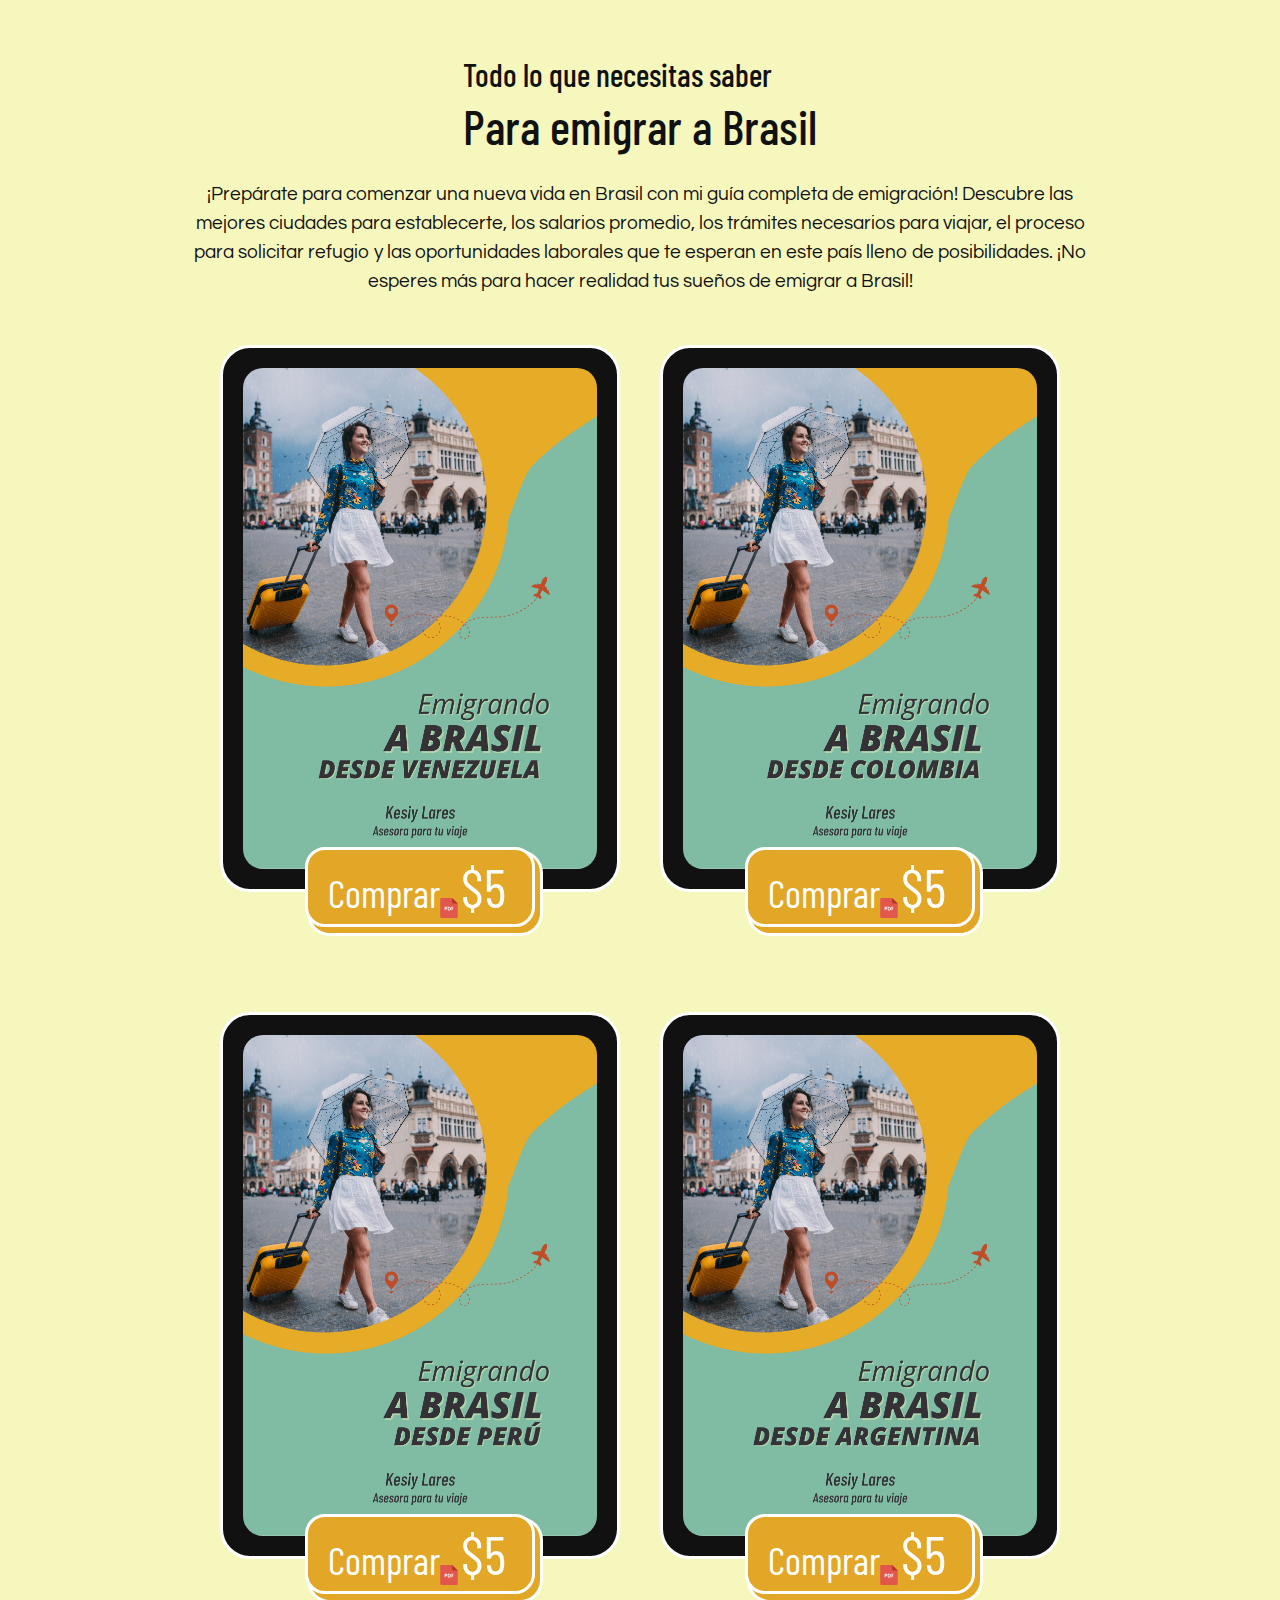
==== index.html @ 0687c633 "🎉 Landing page styles and structure" ====
<!DOCTYPE html>
<html lang="es">
  <head>
    <meta charset="UTF-8" />
    <meta http-equiv="X-UA-Compatible" content="IE=edge" />
    <meta name="viewport" content="width=device-width, initial-scale=1.0" />
    <title>E-book | Emigrando a Brasil - Keisy Lares</title>

    <link rel="stylesheet" href="./styles.css" />
    <link rel="preconnect" href="https://fonts.googleapis.com" />
    <link rel="preconnect" href="https://fonts.gstatic.com" crossorigin />
    <link
      href="https://fonts.googleapis.com/css2?family=Barlow+Condensed:wght@400;500&family=Questrial&display=swap"
      rel="stylesheet"
    />
  </head>
  <body>
    <main>
      <h1>
        <span class="small-title">Todo lo que necesitas saber</span><br />
        Para emigrar a Brasil
      </h1>
      <p>
        ¡Prepárate para comenzar una nueva vida en Brasil con mi guía completa
        de emigración! Descubre las mejores ciudades para establecerte, los
        salarios promedio, los trámites necesarios para viajar, el proceso para
        solicitar refugio y las oportunidades laborales que te esperan en este
        país lleno de posibilidades. ¡No esperes más para hacer realidad tus
        sueños de emigrar a Brasil!
      </p>
      <div class="cards-container">
        <div class="card">
          <div class="image-container">
            <img
              src="./assets/venezuela-brasil.png"
              alt="Portada de E-book: Emigrando a Brasil desde Venezuela"
            />
          </div>
          <a href="/venezuela" class="link-button">
            <span class="card-text">Comprar</span>
            <div class="card-logo">
              <svg
                height="100%"
                width="100%"
                version="1.1"
                id="Layer_1"
                xmlns="http://www.w3.org/2000/svg"
                xmlns:xlink="http://www.w3.org/1999/xlink"
                viewBox="0 0 309.267 309.267"
                xml:space="preserve"
              >
                <g>
                  <path
                    style="fill: #e2574c"
                    d="M38.658,0h164.23l87.049,86.711v203.227c0,10.679-8.659,19.329-19.329,19.329H38.658
    c-10.67,0-19.329-8.65-19.329-19.329V19.329C19.329,8.65,27.989,0,38.658,0z"
                  />
                  <path
                    style="fill: #b53629"
                    d="M289.658,86.981h-67.372c-10.67,0-19.329-8.659-19.329-19.329V0.193L289.658,86.981z"
                  />
                  <path
                    style="fill: #ffffff"
                    d="M217.434,146.544c3.238,0,4.823-2.822,4.823-5.557c0-2.832-1.653-5.567-4.823-5.567h-18.44
    c-3.605,0-5.615,2.986-5.615,6.282v45.317c0,4.04,2.3,6.282,5.412,6.282c3.093,0,5.403-2.242,5.403-6.282v-12.438h11.153
    c3.46,0,5.19-2.832,5.19-5.644c0-2.754-1.73-5.49-5.19-5.49h-11.153v-16.903C204.194,146.544,217.434,146.544,217.434,146.544z
     M155.107,135.42h-13.492c-3.663,0-6.263,2.513-6.263,6.243v45.395c0,4.629,3.74,6.079,6.417,6.079h14.159
    c16.758,0,27.824-11.027,27.824-28.047C183.743,147.095,173.325,135.42,155.107,135.42z M155.755,181.946h-8.225v-35.334h7.413
    c11.221,0,16.101,7.529,16.101,17.918C171.044,174.253,166.25,181.946,155.755,181.946z M106.33,135.42H92.964
    c-3.779,0-5.886,2.493-5.886,6.282v45.317c0,4.04,2.416,6.282,5.663,6.282s5.663-2.242,5.663-6.282v-13.231h8.379
    c10.341,0,18.875-7.326,18.875-19.107C125.659,143.152,117.425,135.42,106.33,135.42z M106.108,163.158h-7.703v-17.097h7.703
    c4.755,0,7.78,3.711,7.78,8.553C113.878,159.447,110.863,163.158,106.108,163.158z"
                  />
                </g>
              </svg>
            </div>
            <span class="card-price">$5</span>
          </a>
        </div>
        <div class="card">
          <div class="image-container">
            <img
              src="./assets/colombia-brasil.png"
              alt="Portada de E-book: Emigrando a Brasil desde Colombia"
            />
          </div>
          <a href="/colombia" class="link-button">
            <span class="card-text">Comprar</span>
            <div class="card-logo">
              <svg
                height="100%"
                width="100%"
                version="1.1"
                id="Layer_1"
                xmlns="http://www.w3.org/2000/svg"
                xmlns:xlink="http://www.w3.org/1999/xlink"
                viewBox="0 0 309.267 309.267"
                xml:space="preserve"
              >
                <g>
                  <path
                    style="fill: #e2574c"
                    d="M38.658,0h164.23l87.049,86.711v203.227c0,10.679-8.659,19.329-19.329,19.329H38.658
    c-10.67,0-19.329-8.65-19.329-19.329V19.329C19.329,8.65,27.989,0,38.658,0z"
                  />
                  <path
                    style="fill: #b53629"
                    d="M289.658,86.981h-67.372c-10.67,0-19.329-8.659-19.329-19.329V0.193L289.658,86.981z"
                  />
                  <path
                    style="fill: #ffffff"
                    d="M217.434,146.544c3.238,0,4.823-2.822,4.823-5.557c0-2.832-1.653-5.567-4.823-5.567h-18.44
    c-3.605,0-5.615,2.986-5.615,6.282v45.317c0,4.04,2.3,6.282,5.412,6.282c3.093,0,5.403-2.242,5.403-6.282v-12.438h11.153
    c3.46,0,5.19-2.832,5.19-5.644c0-2.754-1.73-5.49-5.19-5.49h-11.153v-16.903C204.194,146.544,217.434,146.544,217.434,146.544z
     M155.107,135.42h-13.492c-3.663,0-6.263,2.513-6.263,6.243v45.395c0,4.629,3.74,6.079,6.417,6.079h14.159
    c16.758,0,27.824-11.027,27.824-28.047C183.743,147.095,173.325,135.42,155.107,135.42z M155.755,181.946h-8.225v-35.334h7.413
    c11.221,0,16.101,7.529,16.101,17.918C171.044,174.253,166.25,181.946,155.755,181.946z M106.33,135.42H92.964
    c-3.779,0-5.886,2.493-5.886,6.282v45.317c0,4.04,2.416,6.282,5.663,6.282s5.663-2.242,5.663-6.282v-13.231h8.379
    c10.341,0,18.875-7.326,18.875-19.107C125.659,143.152,117.425,135.42,106.33,135.42z M106.108,163.158h-7.703v-17.097h7.703
    c4.755,0,7.78,3.711,7.78,8.553C113.878,159.447,110.863,163.158,106.108,163.158z"
                  />
                </g>
              </svg>
            </div>
            <span class="card-price">$5</span>
          </a>
        </div>
        <div class="card">
          <div class="image-container">
            <img
              src="./assets/peru-brasil.png"
              alt="Portada de E-book: Emigrando a Brasil desde Perú"
            />
          </div>
          <a href="/peru" class="link-button">
            <span class="card-text">Comprar</span>
            <div class="card-logo">
              <svg
                height="100%"
                width="100%"
                version="1.1"
                id="Layer_1"
                xmlns="http://www.w3.org/2000/svg"
                xmlns:xlink="http://www.w3.org/1999/xlink"
                viewBox="0 0 309.267 309.267"
                xml:space="preserve"
              >
                <g>
                  <path
                    style="fill: #e2574c"
                    d="M38.658,0h164.23l87.049,86.711v203.227c0,10.679-8.659,19.329-19.329,19.329H38.658
    c-10.67,0-19.329-8.65-19.329-19.329V19.329C19.329,8.65,27.989,0,38.658,0z"
                  />
                  <path
                    style="fill: #b53629"
                    d="M289.658,86.981h-67.372c-10.67,0-19.329-8.659-19.329-19.329V0.193L289.658,86.981z"
                  />
                  <path
                    style="fill: #ffffff"
                    d="M217.434,146.544c3.238,0,4.823-2.822,4.823-5.557c0-2.832-1.653-5.567-4.823-5.567h-18.44
    c-3.605,0-5.615,2.986-5.615,6.282v45.317c0,4.04,2.3,6.282,5.412,6.282c3.093,0,5.403-2.242,5.403-6.282v-12.438h11.153
    c3.46,0,5.19-2.832,5.19-5.644c0-2.754-1.73-5.49-5.19-5.49h-11.153v-16.903C204.194,146.544,217.434,146.544,217.434,146.544z
     M155.107,135.42h-13.492c-3.663,0-6.263,2.513-6.263,6.243v45.395c0,4.629,3.74,6.079,6.417,6.079h14.159
    c16.758,0,27.824-11.027,27.824-28.047C183.743,147.095,173.325,135.42,155.107,135.42z M155.755,181.946h-8.225v-35.334h7.413
    c11.221,0,16.101,7.529,16.101,17.918C171.044,174.253,166.25,181.946,155.755,181.946z M106.33,135.42H92.964
    c-3.779,0-5.886,2.493-5.886,6.282v45.317c0,4.04,2.416,6.282,5.663,6.282s5.663-2.242,5.663-6.282v-13.231h8.379
    c10.341,0,18.875-7.326,18.875-19.107C125.659,143.152,117.425,135.42,106.33,135.42z M106.108,163.158h-7.703v-17.097h7.703
    c4.755,0,7.78,3.711,7.78,8.553C113.878,159.447,110.863,163.158,106.108,163.158z"
                  />
                </g>
              </svg>
            </div>
            <span class="card-price">$5</span>
          </a>
        </div>
        <div class="card">
          <div class="image-container">
            <img
              src="./assets/argentina-brasil.png"
              alt="Portada de E-book: Emigrando a Brasil desde Argentina"
            />
          </div>
          <a href="/argentina" class="link-button">
            <span class="card-text">Comprar</span>
            <div class="card-logo">
              <svg
                height="100%"
                width="100%"
                version="1.1"
                id="Layer_1"
                xmlns="http://www.w3.org/2000/svg"
                xmlns:xlink="http://www.w3.org/1999/xlink"
                viewBox="0 0 309.267 309.267"
                xml:space="preserve"
              >
                <g>
                  <path
                    style="fill: #e2574c"
                    d="M38.658,0h164.23l87.049,86.711v203.227c0,10.679-8.659,19.329-19.329,19.329H38.658
    c-10.67,0-19.329-8.65-19.329-19.329V19.329C19.329,8.65,27.989,0,38.658,0z"
                  />
                  <path
                    style="fill: #b53629"
                    d="M289.658,86.981h-67.372c-10.67,0-19.329-8.659-19.329-19.329V0.193L289.658,86.981z"
                  />
                  <path
                    style="fill: #ffffff"
                    d="M217.434,146.544c3.238,0,4.823-2.822,4.823-5.557c0-2.832-1.653-5.567-4.823-5.567h-18.44
    c-3.605,0-5.615,2.986-5.615,6.282v45.317c0,4.04,2.3,6.282,5.412,6.282c3.093,0,5.403-2.242,5.403-6.282v-12.438h11.153
    c3.46,0,5.19-2.832,5.19-5.644c0-2.754-1.73-5.49-5.19-5.49h-11.153v-16.903C204.194,146.544,217.434,146.544,217.434,146.544z
     M155.107,135.42h-13.492c-3.663,0-6.263,2.513-6.263,6.243v45.395c0,4.629,3.74,6.079,6.417,6.079h14.159
    c16.758,0,27.824-11.027,27.824-28.047C183.743,147.095,173.325,135.42,155.107,135.42z M155.755,181.946h-8.225v-35.334h7.413
    c11.221,0,16.101,7.529,16.101,17.918C171.044,174.253,166.25,181.946,155.755,181.946z M106.33,135.42H92.964
    c-3.779,0-5.886,2.493-5.886,6.282v45.317c0,4.04,2.416,6.282,5.663,6.282s5.663-2.242,5.663-6.282v-13.231h8.379
    c10.341,0,18.875-7.326,18.875-19.107C125.659,143.152,117.425,135.42,106.33,135.42z M106.108,163.158h-7.703v-17.097h7.703
    c4.755,0,7.78,3.711,7.78,8.553C113.878,159.447,110.863,163.158,106.108,163.158z"
                  />
                </g>
              </svg>
            </div>
            <span class="card-price">$5</span>
          </a>
        </div>
      </div>
    </main>
  </body>
</html>
---- styles.css ----
*,
*::before,
*::after {
  box-sizing: border-box;
}

:root{
  --background: #F6F7BD;
  --black: #111111;
  --orange: #E2A727;
  --white: #FFFFFF;
}

body,
h1,
h2,
h3,
p {
  margin: 0;
  font-family: 'Barlow Condensed', sans-serif;
  color: var(--black);
}

p {
  font-family: 'Questrial', sans-serif;
}

body {
  min-height: 100vh;
  text-rendering: optimizeSpeed;
  line-height: 1.5;
  background-color: var(--background);
}

img {
  max-width: 100%;
  display: block;
}

main {
  max-width: 1000px;
  margin: auto;
  padding: 12% 6%;
  display: grid;
  place-items: center;
  grid-template-columns: 100%;
}

h1 {
  font-weight: 500;
  font-size: 2.6rem;
  line-height: 1.2;
  margin-bottom: 25px;
}

h1 > span {
  font-weight: 400;
  font-size: 1.5rem;
  line-height: 1.2;
}

p {
  text-align: center;
}

.cards-container {
  margin-block: 25px;
  display: flex;
  flex-wrap: wrap;
  justify-content: center;
  gap: 10px;
}

.image-container {
  width: 300px;
  padding: 10px;
  border-radius: 20px;
  border: 3px solid var(--white);
  background-color: var(--black);
}

.image-container img{
  border-radius: 10px;
}

.link-button {
  width: 180px;
  height: 70px;
  display: block;
  padding: 5px 15px;
  background-color: var(--orange);
  border: 2px solid var(--white);
  border-radius: 20px;
  margin: 0px auto;
  color: var(--white);
  text-decoration: none;
  position: relative;
  bottom: 30px;
  box-shadow:
    4px 5px 0px var(--orange),
    4px 5px 0px 2px  var(--white);
}

.card-text {
  font-size: 1.8rem;
}

.card-logo {
  display: inline-block;
  width: 20px;
  height: 20px;
  position: relative;
  bottom: -10px;
  left: -4px;
}

.card-price {
  font-size: 3rem;
  line-height: 1;
  margin-left: -5px;
}

@media screen and (min-width: 1200px) {
  main {
    padding: 40px;
  }
  h1 {
    font-size: 3rem;
  }
  h1 > span {
    font-size: 2rem;
    font-weight: 500;
  }
  p {
    font-size: 1.2rem;
  }
  .cards-container {
    margin-block: 50px;
    gap: 40px;
  }
  .image-container {
    width: 400px;
    padding: 20px;
    border-radius: 30px;
    border: 3px solid var(--white);
  }
  .image-container img{
    border-radius: 20px;
  }
  .link-button {
    width: 230px;
    height: 80px;
    padding: 10px 20px;
    border: 3px solid var(--white);
    bottom: 45px;
    box-shadow:
      5px 6px 0px var(--orange),
      5px 6px 0px 3px var(--white);
  }
  .card-text {
    font-size: 2.4rem;
  }
  .card-price {
    font-size: 3.4rem;
  }
}
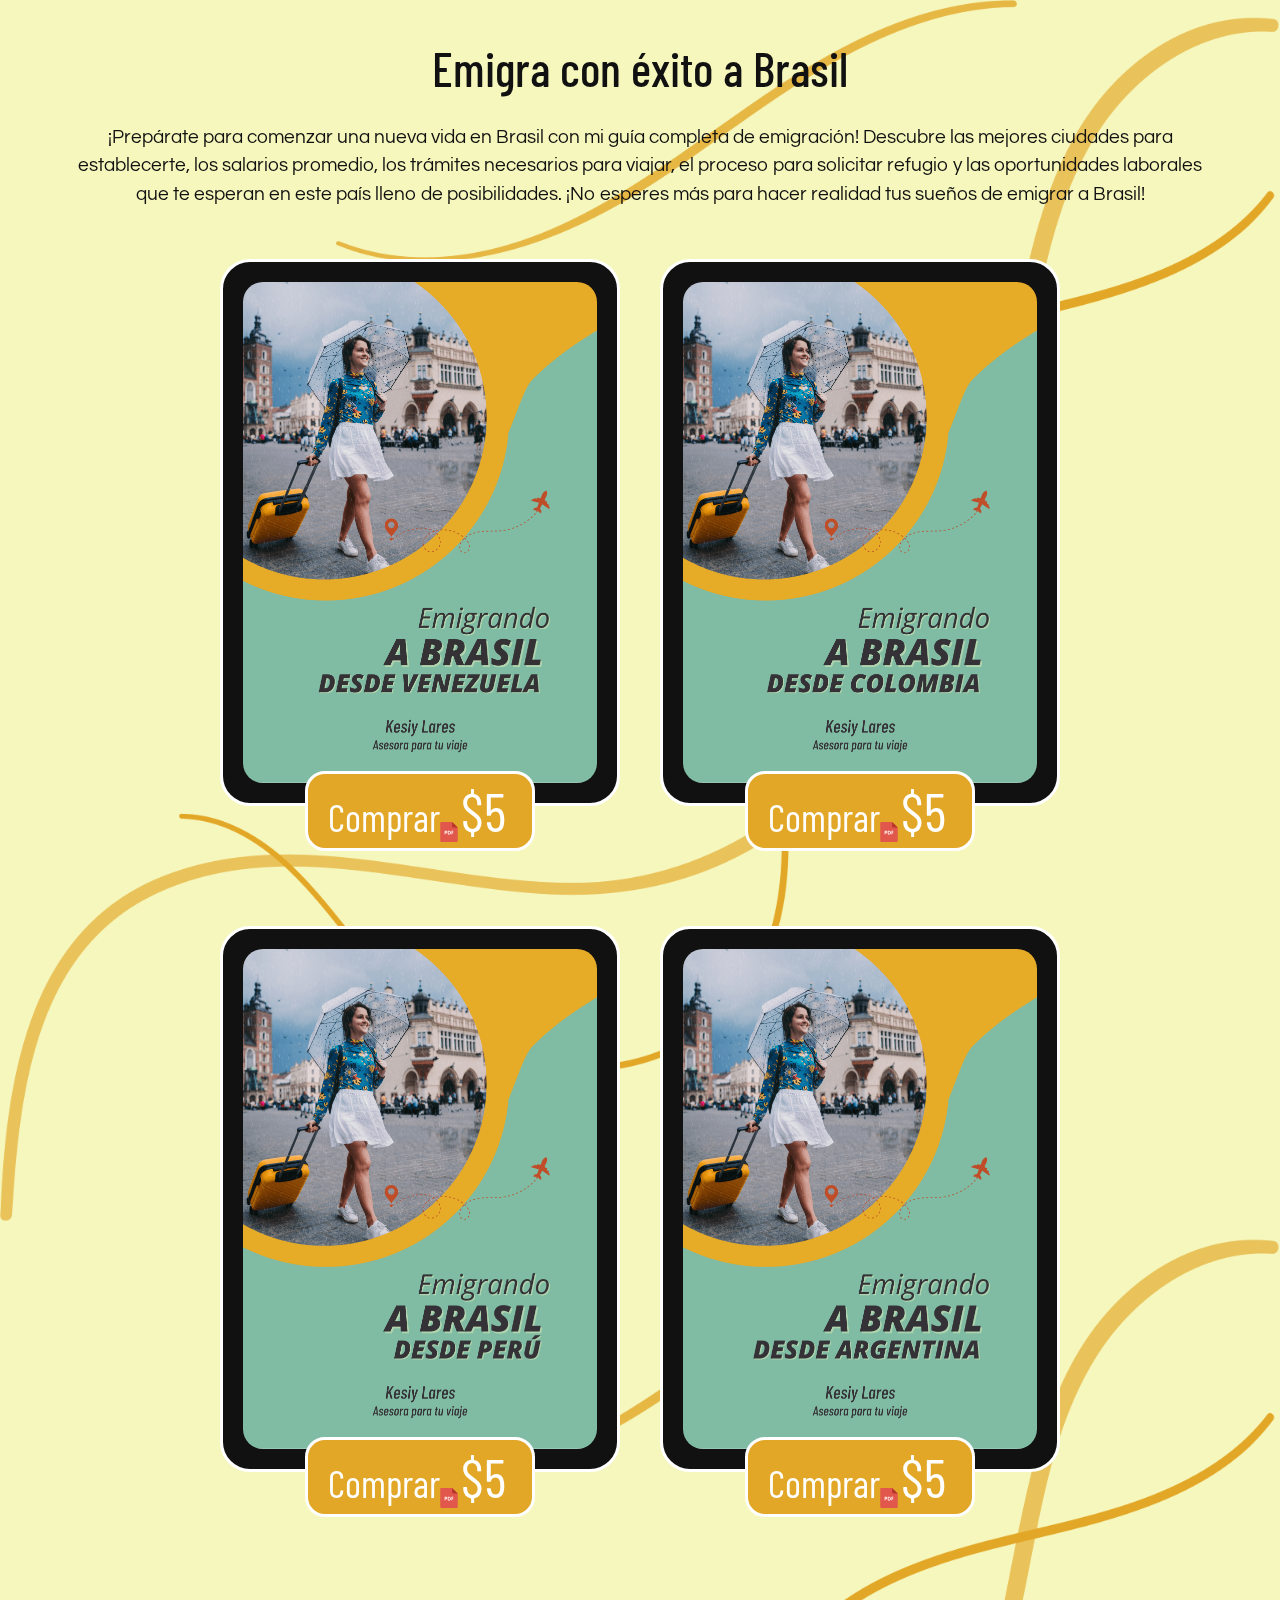
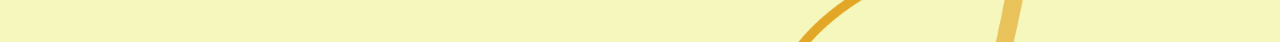
==== commit a05d396d: "✨ Finished principal styles and structure" ====
--- a/index.html
+++ b/index.html
@@ -4,7 +4,7 @@
     <meta charset="UTF-8" />
     <meta http-equiv="X-UA-Compatible" content="IE=edge" />
     <meta name="viewport" content="width=device-width, initial-scale=1.0" />
-    <title>E-book | Emigrando a Brasil - Keisy Lares</title>
+    <title>E-book | Emigra con éxito a Brasil - Keisy Lares</title>
 
     <link rel="stylesheet" href="./styles.css" />
     <link rel="preconnect" href="https://fonts.googleapis.com" />
@@ -15,10 +15,17 @@
     />
   </head>
   <body>
+    <div class="background-mobile">
+      <div class="image-top">
+        <img src="./assets/background.png" alt="">
+      </div>
+      <div class="image-bottom">
+        <img src="./assets/background.png" alt="">
+      </div>
+    </div>
     <main>
       <h1>
-        <span class="small-title">Todo lo que necesitas saber</span><br />
-        Para emigrar a Brasil
+        Emigra con éxito a Brasil
       </h1>
       <p>
         ¡Prepárate para comenzar una nueva vida en Brasil con mi guía completa
@@ -36,7 +43,7 @@
               alt="Portada de E-book: Emigrando a Brasil desde Venezuela"
             />
           </div>
-          <a href="/venezuela" class="link-button">
+          <a href="/venezuela.html" class="link-button">
             <span class="card-text">Comprar</span>
             <div class="card-logo">
               <svg
@@ -84,7 +91,7 @@
               alt="Portada de E-book: Emigrando a Brasil desde Colombia"
             />
           </div>
-          <a href="/colombia" class="link-button">
+          <a href="/colombia.html" class="link-button">
             <span class="card-text">Comprar</span>
             <div class="card-logo">
               <svg
@@ -132,7 +139,7 @@
               alt="Portada de E-book: Emigrando a Brasil desde Perú"
             />
           </div>
-          <a href="/peru" class="link-button">
+          <a href="/peru.html" class="link-button">
             <span class="card-text">Comprar</span>
             <div class="card-logo">
               <svg
@@ -180,7 +187,7 @@
               alt="Portada de E-book: Emigrando a Brasil desde Argentina"
             />
           </div>
-          <a href="/argentina" class="link-button">
+          <a href="/argentina.html" class="link-button">
             <span class="card-text">Comprar</span>
             <div class="card-logo">
               <svg
--- a/styles.css
+++ b/styles.css
@@ -38,9 +38,10 @@
 }
 
 main {
-  max-width: 1000px;
+  max-width: 1400px;
+  min-height: 100vh;
   margin: auto;
-  padding: 12% 6%;
+  padding: 40px 6%;
   display: grid;
   place-items: center;
   grid-template-columns: 100%;
@@ -51,6 +52,8 @@
   font-size: 2.6rem;
   line-height: 1.2;
   margin-bottom: 25px;
+  text-align: center;
+  z-index: 1;
 }
 
 h1 > span {
@@ -61,6 +64,19 @@
 
 p {
   text-align: center;
+  z-index: 1;
+}
+
+.background-mobile {
+  width: 100vw;
+  height: 100vh;
+  position: fixed;
+  top: 0;
+  display: flex;
+  flex-direction: column;
+  justify-content: space-between;
+  align-content: center;
+  z-index: -1;
 }
 
 .cards-container {
@@ -69,6 +85,7 @@
   flex-wrap: wrap;
   justify-content: center;
   gap: 10px;
+  z-index: 1;
 }
 
 .image-container {
@@ -96,9 +113,17 @@
   text-decoration: none;
   position: relative;
   bottom: 30px;
+  cursor: pointer;
   box-shadow:
     4px 5px 0px var(--orange),
     4px 5px 0px 2px  var(--white);
+  transition: 0.3s;
+}
+
+.link-button:hover,
+.link-button:focus {
+  transform: scale(1.05);
+  transition: 0.3s;
 }
 
 .card-text {
@@ -120,10 +145,88 @@
   margin-left: -5px;
 }
 
+.main-checkout {
+  display: flex;
+  flex-wrap: wrap;
+  justify-content: center;
+  align-content: center;
+  flex-direction: column-reverse;
+  gap: 30px;
+}
+
+h2 {
+  font-weight: 400;
+}
+
+.checkout-title {
+  justify-self: flex-start;
+  font-size: 1.8rem;
+  margin-bottom: 10px;
+}
+
+.instruction-container {
+  padding: 20px 0px;
+  background-color: rgba(255, 255, 255, 0.45);
+  border-radius: 10px;
+  text-align: center;
+}
+
+.arrow-container {
+  width: 40px;
+  height: 40px;
+  margin: 10px auto;
+  transform: rotate(90deg);
+}
+
+.arrow-container svg {
+  fill: var(--orange);
+}
+
+.account-info {
+  text-align: center;
+}
+
+.divider{
+  width: 90%;
+  height: 2px;
+  margin: 10px auto;
+  background-color: var(--black);
+  opacity: 0.3;
+}
+
+.checkout-link {
+  color: var(--orange);
+}
+
+.wapp-container {
+  width: 80px;
+  margin: auto;
+  padding-left: 15px;
+}
+
+.wapp-container svg {
+  fill: var(--orange);
+}
+
+@media screen and (min-width: 1000px) {
+  .main-checkout {
+    flex-direction: row;
+    gap: 50px;
+  }
+  .link-button{
+    box-shadow: none;
+    bottom: 25px;
+  }
+  .link-button:hover,
+  .link-button:focus {
+    transform: translate(-6px, -7px);
+    box-shadow:
+      4px 5px 0px var(--orange),
+      4px 5px 0px 2px  rgba(0, 0, 0, 0.2);
+  }
+}
+
 @media screen and (min-width: 1200px) {
-  main {
-    padding: 40px;
-  }
   h1 {
     font-size: 3rem;
   }
@@ -152,10 +255,14 @@
     height: 80px;
     padding: 10px 20px;
     border: 3px solid var(--white);
-    bottom: 45px;
+    bottom: 35px;
+  }
+  .link-button:hover,
+  .link-button:focus {
+    transform: translate(-8px, -9px);
     box-shadow:
       5px 6px 0px var(--orange),
-      5px 6px 0px 3px var(--white);
+      5px 6px 0px 3px rgba(0, 0, 0, 0.2);
   }
   .card-text {
     font-size: 2.4rem;
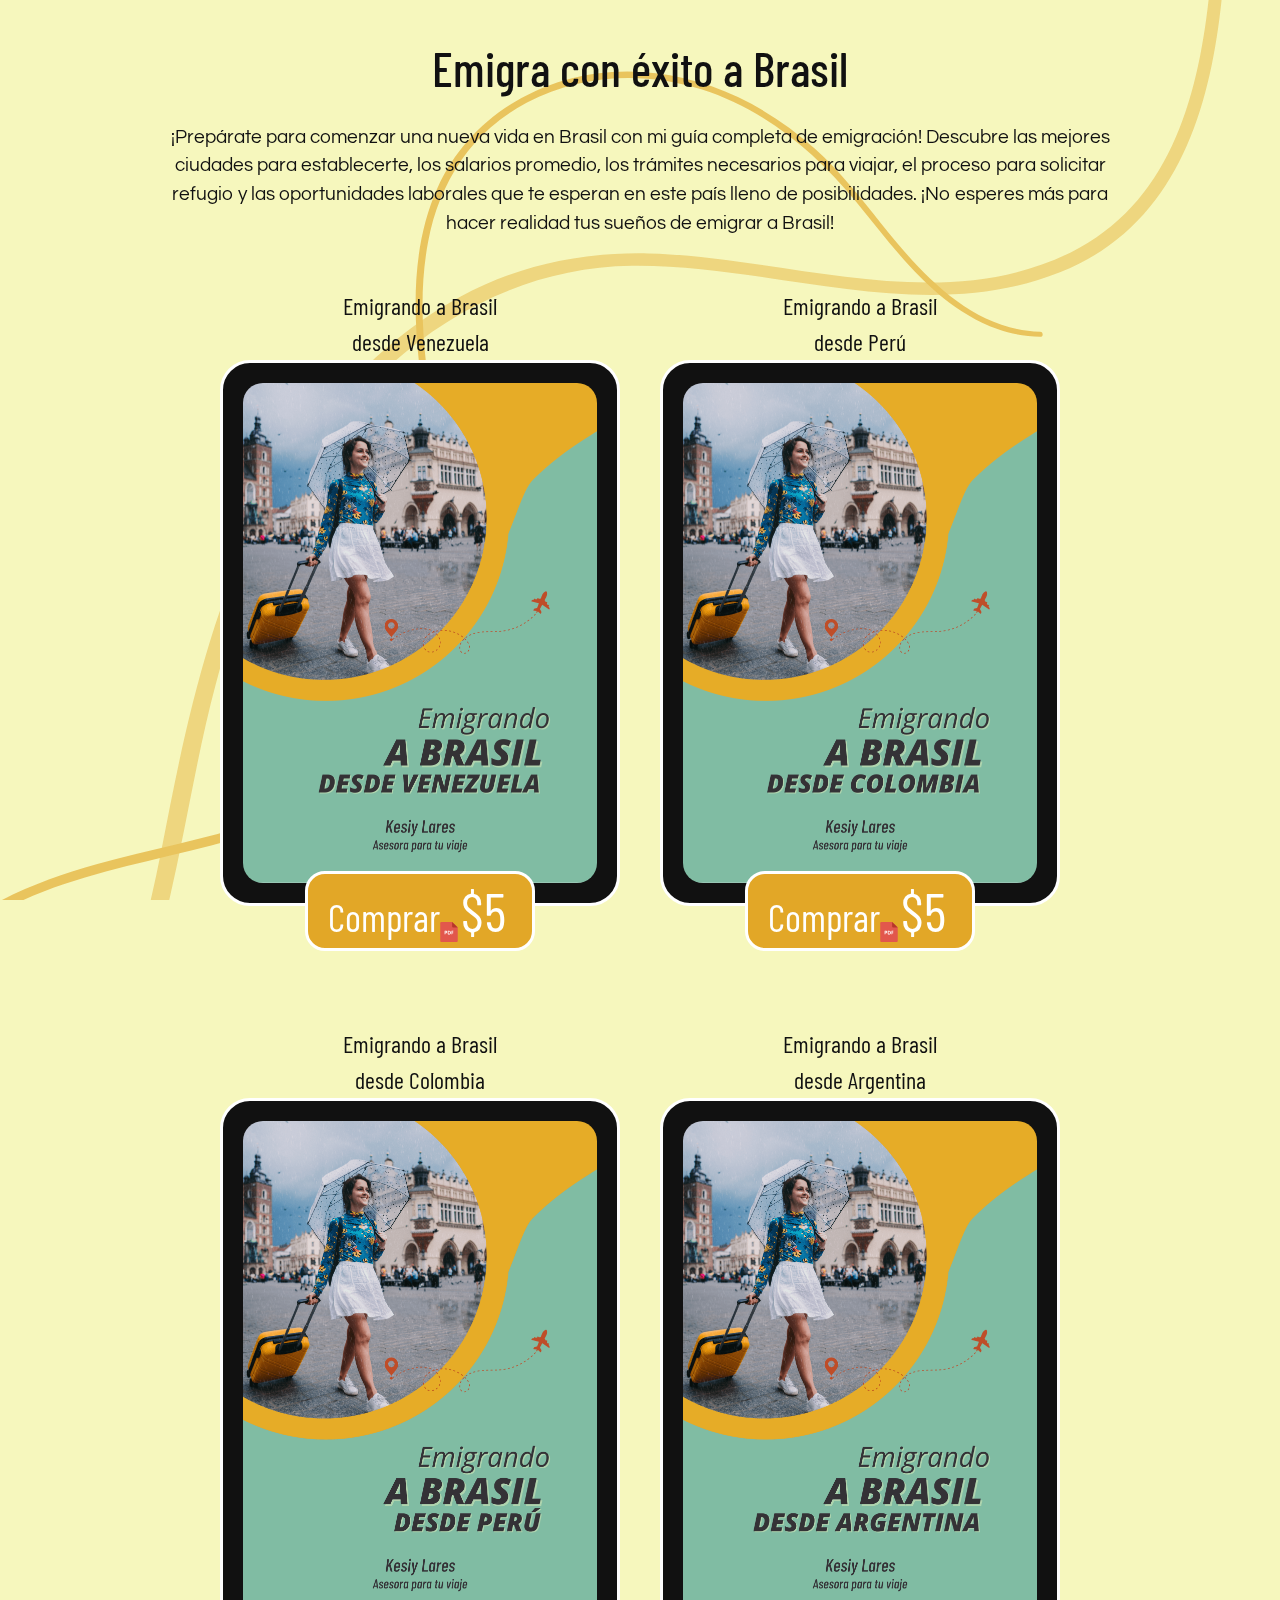
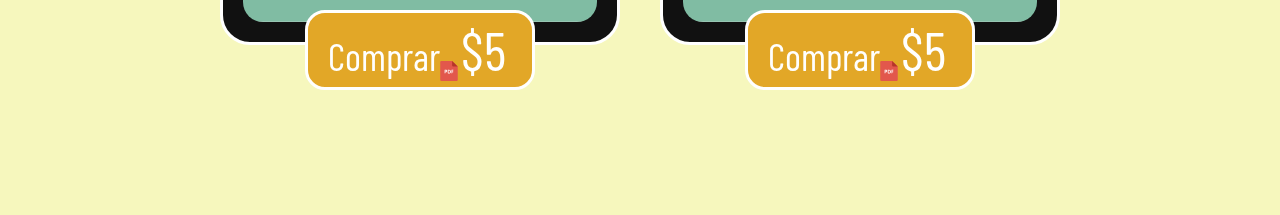
==== commit d156704f: "✨Title for each book and change in background" ====
--- a/index.html
+++ b/index.html
@@ -16,12 +16,6 @@
   </head>
   <body>
     <div class="background-mobile">
-      <div class="image-top">
-        <img src="./assets/background.png" alt="">
-      </div>
-      <div class="image-bottom">
-        <img src="./assets/background.png" alt="">
-      </div>
     </div>
     <main>
       <h1>
@@ -37,6 +31,9 @@
       </p>
       <div class="cards-container">
         <div class="card">
+          <h2>
+            Emigrando a Brasil<br/>desde Venezuela
+          </h2>
           <div class="image-container">
             <img
               src="./assets/venezuela-brasil.png"
@@ -85,6 +82,9 @@
           </a>
         </div>
         <div class="card">
+          <h2>
+            Emigrando a Brasil<br/>desde Perú
+          </h2>
           <div class="image-container">
             <img
               src="./assets/colombia-brasil.png"
@@ -133,6 +133,9 @@
           </a>
         </div>
         <div class="card">
+          <h2>
+            Emigrando a Brasil<br/>desde Colombia
+          </h2>
           <div class="image-container">
             <img
               src="./assets/peru-brasil.png"
@@ -181,6 +184,9 @@
           </a>
         </div>
         <div class="card">
+          <h2>
+            Emigrando a Brasil<br/>desde Argentina
+          </h2>
           <div class="image-container">
             <img
               src="./assets/argentina-brasil.png"
--- a/styles.css
+++ b/styles.css
@@ -77,6 +77,9 @@
   justify-content: space-between;
   align-content: center;
   z-index: -1;
+  background-image: url(./assets/background.svg);
+  background-repeat: repeat-y;
+  background-size: 100%;
 }
 
 .cards-container {
@@ -126,6 +129,10 @@
   transition: 0.3s;
 }
 
+.card h2 {
+  text-align: center;
+}
+
 .card-text {
   font-size: 1.8rem;
 }
@@ -165,7 +172,7 @@
 }
 
 .instruction-container {
-  padding: 20px 0px;
+  padding: 20px 20px;
   background-color: rgba(255, 255, 255, 0.45);
   border-radius: 10px;
   text-align: center;
@@ -209,7 +216,11 @@
 }
 
 @media screen and (min-width: 1000px) {
+  main {
+    padding: 40px 12%;
+  }
   .main-checkout {
+    padding: 40px 0;
     flex-direction: row;
     gap: 50px;
   }
@@ -224,6 +235,9 @@
       4px 5px 0px var(--orange),
       4px 5px 0px 2px  rgba(0, 0, 0, 0.2);
   }
+  .instruction-container{
+    padding: 20px 50px;
+  }
 }
 
 @media screen and (min-width: 1200px) {
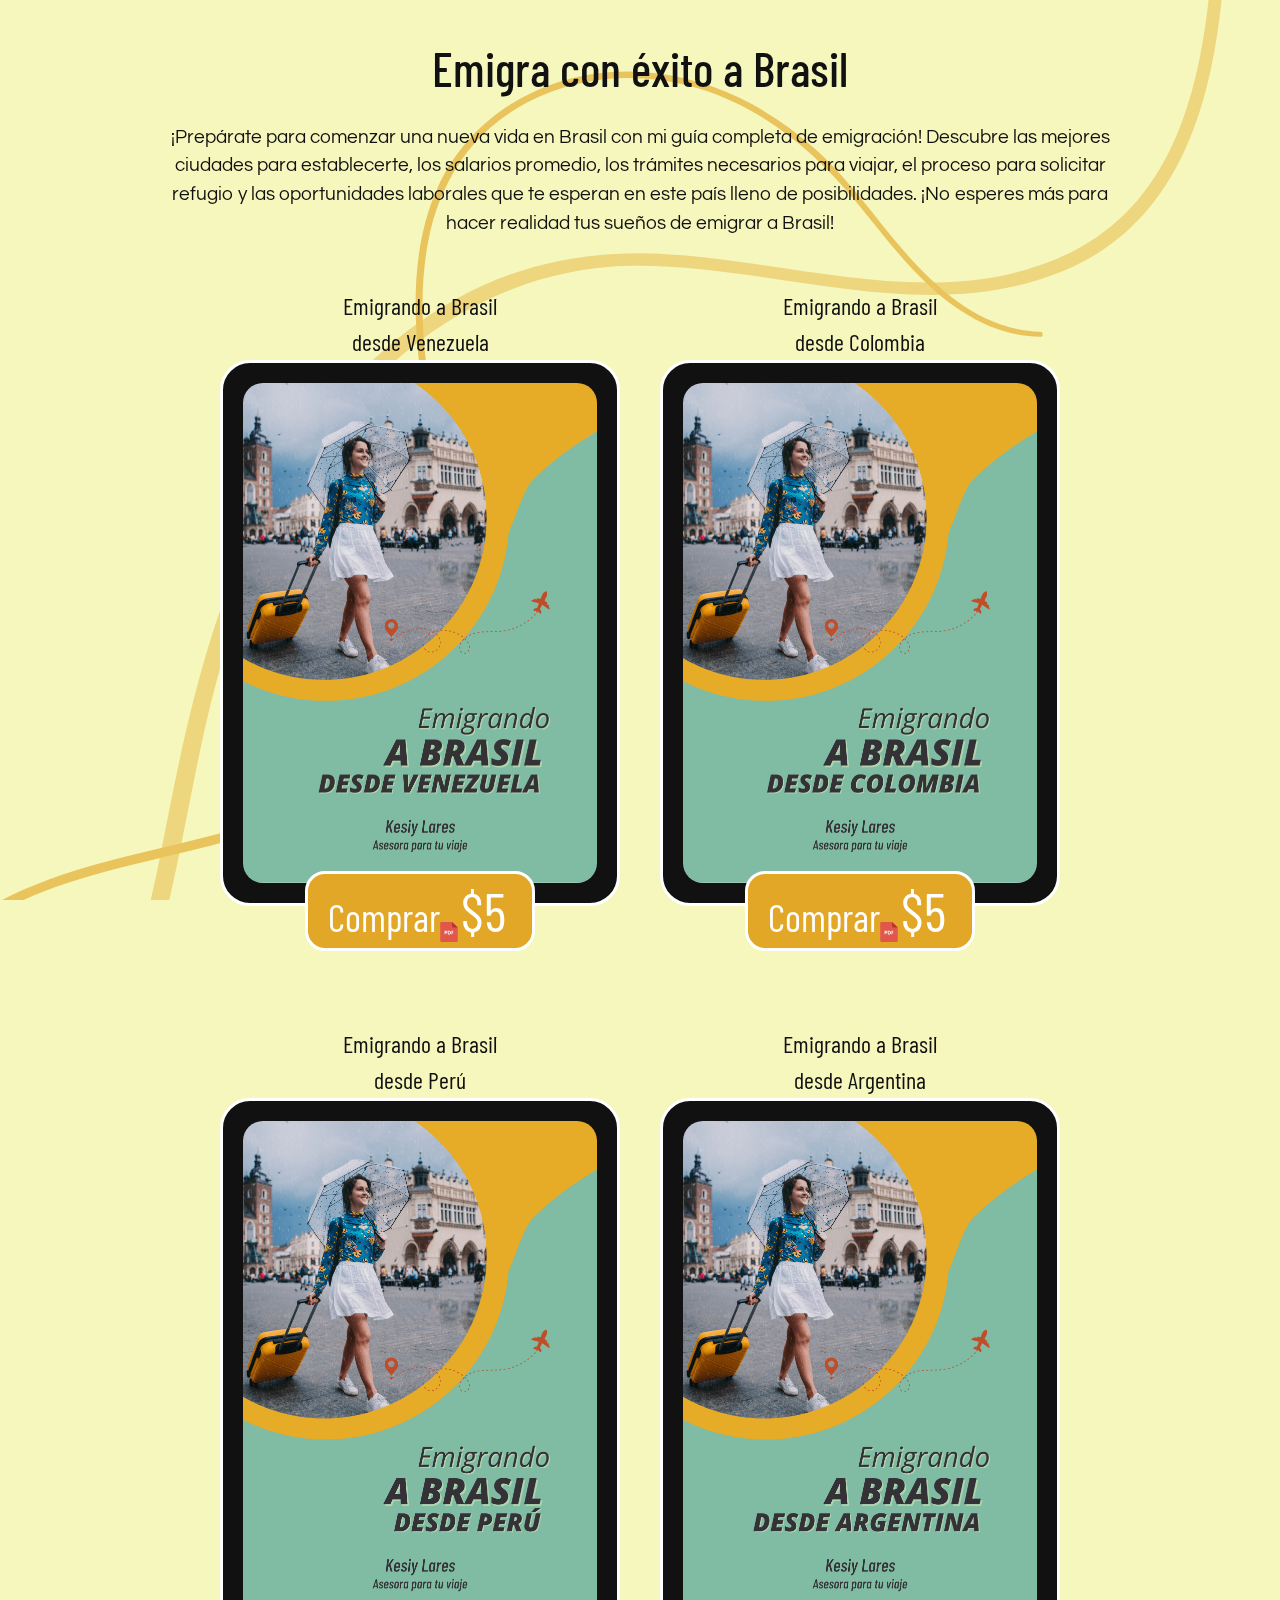
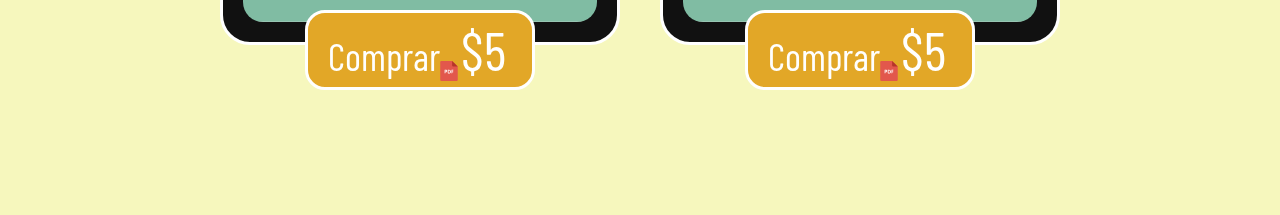
==== commit fff59cbf: "🔧Fix names and hrefs" ====
--- a/index.html
+++ b/index.html
@@ -40,50 +40,50 @@
               alt="Portada de E-book: Emigrando a Brasil desde Venezuela"
             />
           </div>
-          <a href="/venezuela.html" class="link-button">
-            <span class="card-text">Comprar</span>
-            <div class="card-logo">
-              <svg
-                height="100%"
-                width="100%"
-                version="1.1"
-                id="Layer_1"
-                xmlns="http://www.w3.org/2000/svg"
-                xmlns:xlink="http://www.w3.org/1999/xlink"
-                viewBox="0 0 309.267 309.267"
-                xml:space="preserve"
-              >
-                <g>
-                  <path
-                    style="fill: #e2574c"
-                    d="M38.658,0h164.23l87.049,86.711v203.227c0,10.679-8.659,19.329-19.329,19.329H38.658
-    c-10.67,0-19.329-8.65-19.329-19.329V19.329C19.329,8.65,27.989,0,38.658,0z"
-                  />
-                  <path
-                    style="fill: #b53629"
-                    d="M289.658,86.981h-67.372c-10.67,0-19.329-8.659-19.329-19.329V0.193L289.658,86.981z"
-                  />
-                  <path
-                    style="fill: #ffffff"
-                    d="M217.434,146.544c3.238,0,4.823-2.822,4.823-5.557c0-2.832-1.653-5.567-4.823-5.567h-18.44
-    c-3.605,0-5.615,2.986-5.615,6.282v45.317c0,4.04,2.3,6.282,5.412,6.282c3.093,0,5.403-2.242,5.403-6.282v-12.438h11.153
-    c3.46,0,5.19-2.832,5.19-5.644c0-2.754-1.73-5.49-5.19-5.49h-11.153v-16.903C204.194,146.544,217.434,146.544,217.434,146.544z
-     M155.107,135.42h-13.492c-3.663,0-6.263,2.513-6.263,6.243v45.395c0,4.629,3.74,6.079,6.417,6.079h14.159
-    c16.758,0,27.824-11.027,27.824-28.047C183.743,147.095,173.325,135.42,155.107,135.42z M155.755,181.946h-8.225v-35.334h7.413
-    c11.221,0,16.101,7.529,16.101,17.918C171.044,174.253,166.25,181.946,155.755,181.946z M106.33,135.42H92.964
-    c-3.779,0-5.886,2.493-5.886,6.282v45.317c0,4.04,2.416,6.282,5.663,6.282s5.663-2.242,5.663-6.282v-13.231h8.379
-    c10.341,0,18.875-7.326,18.875-19.107C125.659,143.152,117.425,135.42,106.33,135.42z M106.108,163.158h-7.703v-17.097h7.703
-    c4.755,0,7.78,3.711,7.78,8.553C113.878,159.447,110.863,163.158,106.108,163.158z"
-                  />
-                </g>
-              </svg>
-            </div>
-            <span class="card-price">$5</span>
-          </a>
-        </div>
-        <div class="card">
-          <h2>
-            Emigrando a Brasil<br/>desde Perú
+          <a href="/Emigra-con-exito-a-Brasil/venezuela.html" class="link-button">
+            <span class="card-text">Comprar</span>
+            <div class="card-logo">
+              <svg
+                height="100%"
+                width="100%"
+                version="1.1"
+                id="Layer_1"
+                xmlns="http://www.w3.org/2000/svg"
+                xmlns:xlink="http://www.w3.org/1999/xlink"
+                viewBox="0 0 309.267 309.267"
+                xml:space="preserve"
+              >
+                <g>
+                  <path
+                    style="fill: #e2574c"
+                    d="M38.658,0h164.23l87.049,86.711v203.227c0,10.679-8.659,19.329-19.329,19.329H38.658
+    c-10.67,0-19.329-8.65-19.329-19.329V19.329C19.329,8.65,27.989,0,38.658,0z"
+                  />
+                  <path
+                    style="fill: #b53629"
+                    d="M289.658,86.981h-67.372c-10.67,0-19.329-8.659-19.329-19.329V0.193L289.658,86.981z"
+                  />
+                  <path
+                    style="fill: #ffffff"
+                    d="M217.434,146.544c3.238,0,4.823-2.822,4.823-5.557c0-2.832-1.653-5.567-4.823-5.567h-18.44
+    c-3.605,0-5.615,2.986-5.615,6.282v45.317c0,4.04,2.3,6.282,5.412,6.282c3.093,0,5.403-2.242,5.403-6.282v-12.438h11.153
+    c3.46,0,5.19-2.832,5.19-5.644c0-2.754-1.73-5.49-5.19-5.49h-11.153v-16.903C204.194,146.544,217.434,146.544,217.434,146.544z
+     M155.107,135.42h-13.492c-3.663,0-6.263,2.513-6.263,6.243v45.395c0,4.629,3.74,6.079,6.417,6.079h14.159
+    c16.758,0,27.824-11.027,27.824-28.047C183.743,147.095,173.325,135.42,155.107,135.42z M155.755,181.946h-8.225v-35.334h7.413
+    c11.221,0,16.101,7.529,16.101,17.918C171.044,174.253,166.25,181.946,155.755,181.946z M106.33,135.42H92.964
+    c-3.779,0-5.886,2.493-5.886,6.282v45.317c0,4.04,2.416,6.282,5.663,6.282s5.663-2.242,5.663-6.282v-13.231h8.379
+    c10.341,0,18.875-7.326,18.875-19.107C125.659,143.152,117.425,135.42,106.33,135.42z M106.108,163.158h-7.703v-17.097h7.703
+    c4.755,0,7.78,3.711,7.78,8.553C113.878,159.447,110.863,163.158,106.108,163.158z"
+                  />
+                </g>
+              </svg>
+            </div>
+            <span class="card-price">$5</span>
+          </a>
+        </div>
+        <div class="card">
+          <h2>
+            Emigrando a Brasil<br/>desde Colombia
           </h2>
           <div class="image-container">
             <img
@@ -91,50 +91,50 @@
               alt="Portada de E-book: Emigrando a Brasil desde Colombia"
             />
           </div>
-          <a href="/colombia.html" class="link-button">
-            <span class="card-text">Comprar</span>
-            <div class="card-logo">
-              <svg
-                height="100%"
-                width="100%"
-                version="1.1"
-                id="Layer_1"
-                xmlns="http://www.w3.org/2000/svg"
-                xmlns:xlink="http://www.w3.org/1999/xlink"
-                viewBox="0 0 309.267 309.267"
-                xml:space="preserve"
-              >
-                <g>
-                  <path
-                    style="fill: #e2574c"
-                    d="M38.658,0h164.23l87.049,86.711v203.227c0,10.679-8.659,19.329-19.329,19.329H38.658
-    c-10.67,0-19.329-8.65-19.329-19.329V19.329C19.329,8.65,27.989,0,38.658,0z"
-                  />
-                  <path
-                    style="fill: #b53629"
-                    d="M289.658,86.981h-67.372c-10.67,0-19.329-8.659-19.329-19.329V0.193L289.658,86.981z"
-                  />
-                  <path
-                    style="fill: #ffffff"
-                    d="M217.434,146.544c3.238,0,4.823-2.822,4.823-5.557c0-2.832-1.653-5.567-4.823-5.567h-18.44
-    c-3.605,0-5.615,2.986-5.615,6.282v45.317c0,4.04,2.3,6.282,5.412,6.282c3.093,0,5.403-2.242,5.403-6.282v-12.438h11.153
-    c3.46,0,5.19-2.832,5.19-5.644c0-2.754-1.73-5.49-5.19-5.49h-11.153v-16.903C204.194,146.544,217.434,146.544,217.434,146.544z
-     M155.107,135.42h-13.492c-3.663,0-6.263,2.513-6.263,6.243v45.395c0,4.629,3.74,6.079,6.417,6.079h14.159
-    c16.758,0,27.824-11.027,27.824-28.047C183.743,147.095,173.325,135.42,155.107,135.42z M155.755,181.946h-8.225v-35.334h7.413
-    c11.221,0,16.101,7.529,16.101,17.918C171.044,174.253,166.25,181.946,155.755,181.946z M106.33,135.42H92.964
-    c-3.779,0-5.886,2.493-5.886,6.282v45.317c0,4.04,2.416,6.282,5.663,6.282s5.663-2.242,5.663-6.282v-13.231h8.379
-    c10.341,0,18.875-7.326,18.875-19.107C125.659,143.152,117.425,135.42,106.33,135.42z M106.108,163.158h-7.703v-17.097h7.703
-    c4.755,0,7.78,3.711,7.78,8.553C113.878,159.447,110.863,163.158,106.108,163.158z"
-                  />
-                </g>
-              </svg>
-            </div>
-            <span class="card-price">$5</span>
-          </a>
-        </div>
-        <div class="card">
-          <h2>
-            Emigrando a Brasil<br/>desde Colombia
+          <a href="/Emigra-con-exito-a-Brasil/colombia.html" class="link-button">
+            <span class="card-text">Comprar</span>
+            <div class="card-logo">
+              <svg
+                height="100%"
+                width="100%"
+                version="1.1"
+                id="Layer_1"
+                xmlns="http://www.w3.org/2000/svg"
+                xmlns:xlink="http://www.w3.org/1999/xlink"
+                viewBox="0 0 309.267 309.267"
+                xml:space="preserve"
+              >
+                <g>
+                  <path
+                    style="fill: #e2574c"
+                    d="M38.658,0h164.23l87.049,86.711v203.227c0,10.679-8.659,19.329-19.329,19.329H38.658
+    c-10.67,0-19.329-8.65-19.329-19.329V19.329C19.329,8.65,27.989,0,38.658,0z"
+                  />
+                  <path
+                    style="fill: #b53629"
+                    d="M289.658,86.981h-67.372c-10.67,0-19.329-8.659-19.329-19.329V0.193L289.658,86.981z"
+                  />
+                  <path
+                    style="fill: #ffffff"
+                    d="M217.434,146.544c3.238,0,4.823-2.822,4.823-5.557c0-2.832-1.653-5.567-4.823-5.567h-18.44
+    c-3.605,0-5.615,2.986-5.615,6.282v45.317c0,4.04,2.3,6.282,5.412,6.282c3.093,0,5.403-2.242,5.403-6.282v-12.438h11.153
+    c3.46,0,5.19-2.832,5.19-5.644c0-2.754-1.73-5.49-5.19-5.49h-11.153v-16.903C204.194,146.544,217.434,146.544,217.434,146.544z
+     M155.107,135.42h-13.492c-3.663,0-6.263,2.513-6.263,6.243v45.395c0,4.629,3.74,6.079,6.417,6.079h14.159
+    c16.758,0,27.824-11.027,27.824-28.047C183.743,147.095,173.325,135.42,155.107,135.42z M155.755,181.946h-8.225v-35.334h7.413
+    c11.221,0,16.101,7.529,16.101,17.918C171.044,174.253,166.25,181.946,155.755,181.946z M106.33,135.42H92.964
+    c-3.779,0-5.886,2.493-5.886,6.282v45.317c0,4.04,2.416,6.282,5.663,6.282s5.663-2.242,5.663-6.282v-13.231h8.379
+    c10.341,0,18.875-7.326,18.875-19.107C125.659,143.152,117.425,135.42,106.33,135.42z M106.108,163.158h-7.703v-17.097h7.703
+    c4.755,0,7.78,3.711,7.78,8.553C113.878,159.447,110.863,163.158,106.108,163.158z"
+                  />
+                </g>
+              </svg>
+            </div>
+            <span class="card-price">$5</span>
+          </a>
+        </div>
+        <div class="card">
+          <h2>
+            Emigrando a Brasil<br/>desde Perú
           </h2>
           <div class="image-container">
             <img
@@ -142,7 +142,7 @@
               alt="Portada de E-book: Emigrando a Brasil desde Perú"
             />
           </div>
-          <a href="/peru.html" class="link-button">
+          <a href="/Emigra-con-exito-a-Brasil/peru.html" class="link-button">
             <span class="card-text">Comprar</span>
             <div class="card-logo">
               <svg
@@ -193,7 +193,7 @@
               alt="Portada de E-book: Emigrando a Brasil desde Argentina"
             />
           </div>
-          <a href="/argentina.html" class="link-button">
+          <a href="/Emigra-con-exito-a-Brasil/argentina.html" class="link-button">
             <span class="card-text">Comprar</span>
             <div class="card-logo">
               <svg
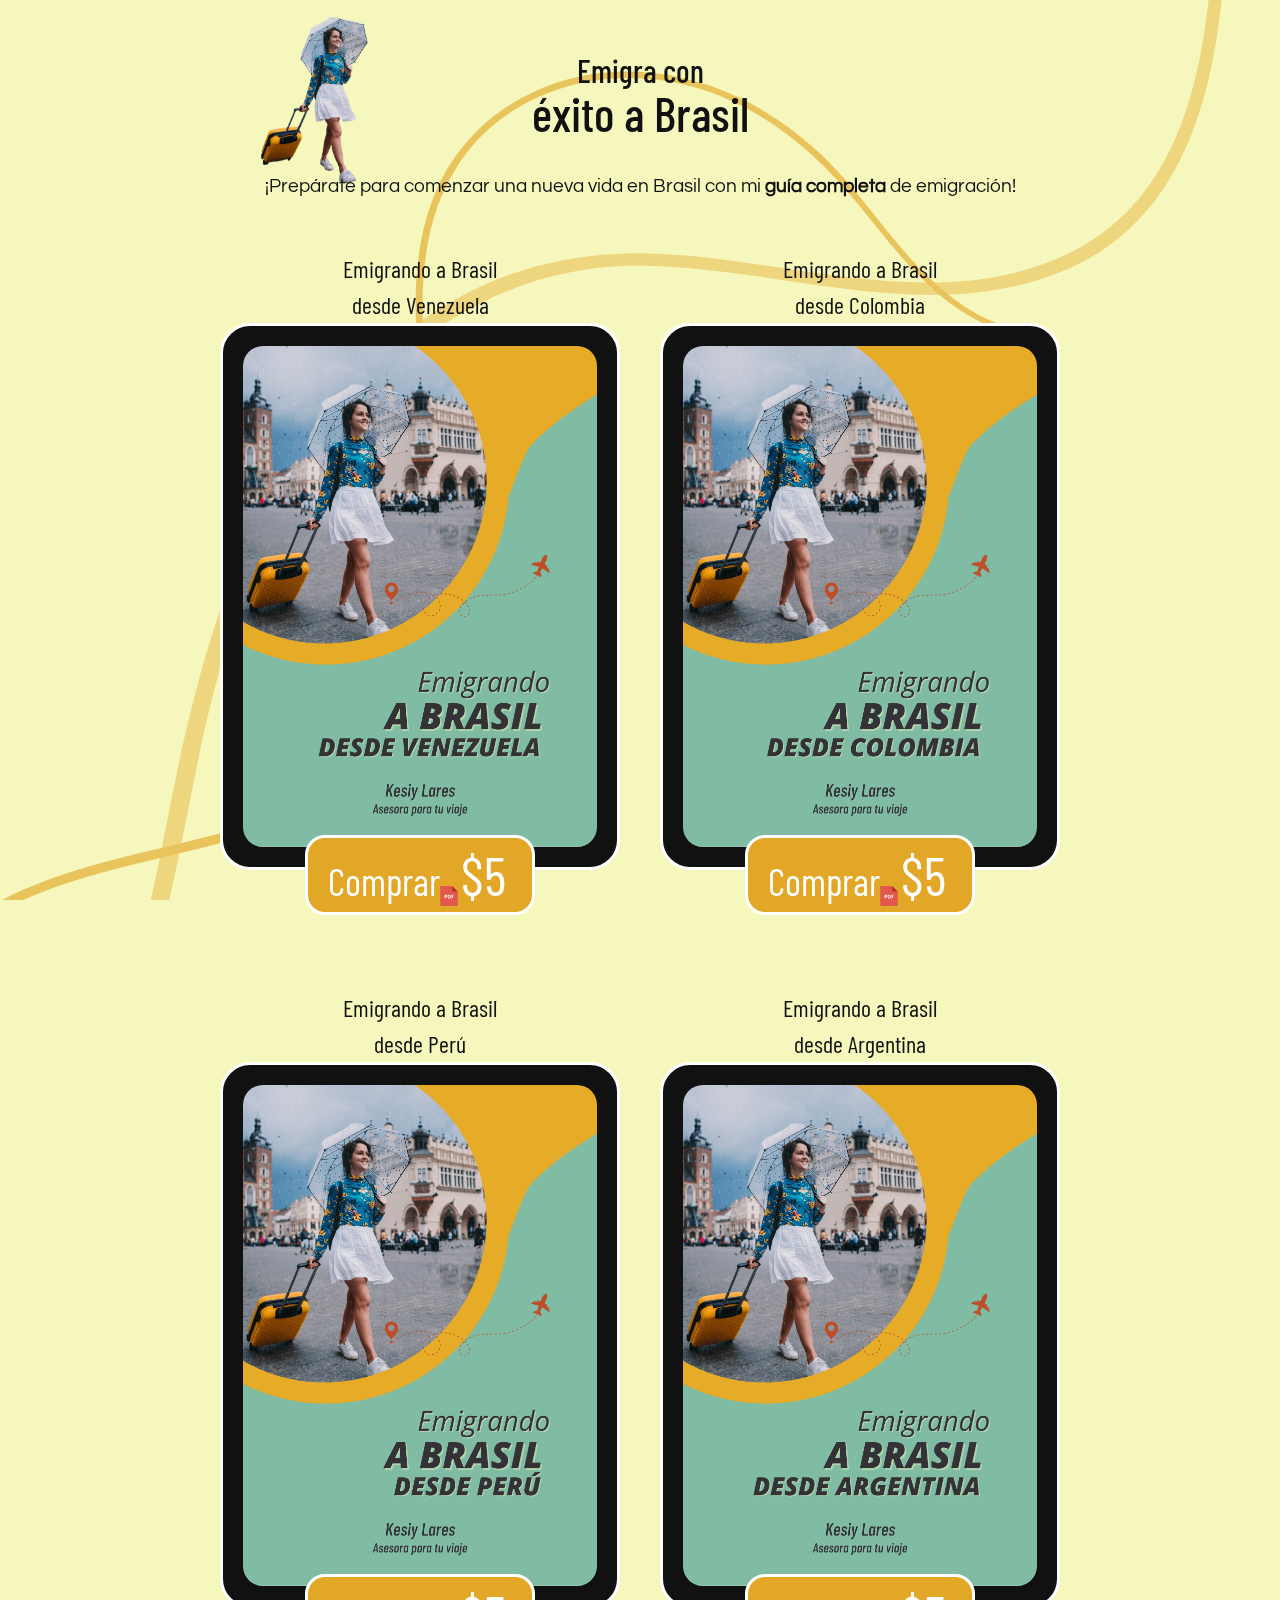
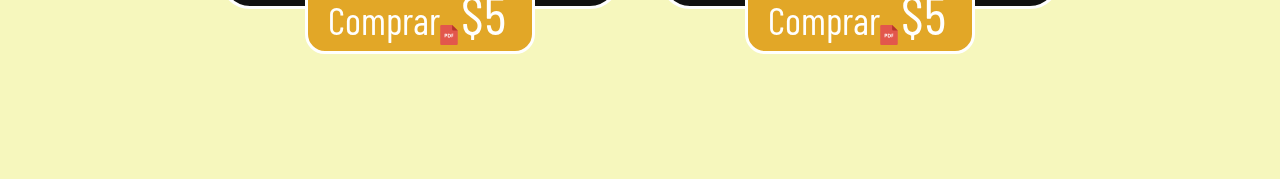
==== commit 8ddbb4bb: "✨Changes to title, background and icons" ====
--- a/index.html
+++ b/index.html
@@ -15,19 +15,19 @@
     />
   </head>
   <body>
-    <div class="background-mobile">
+    <div class="background">
+      <div class="background-image">
+      </div>
+      <div class="background-lady">
+      </div>
     </div>
     <main>
       <h1>
-        Emigra con éxito a Brasil
+        <span>Emigra con</span><br>éxito a Brasil
       </h1>
       <p>
-        ¡Prepárate para comenzar una nueva vida en Brasil con mi guía completa
-        de emigración! Descubre las mejores ciudades para establecerte, los
-        salarios promedio, los trámites necesarios para viajar, el proceso para
-        solicitar refugio y las oportunidades laborales que te esperan en este
-        país lleno de posibilidades. ¡No esperes más para hacer realidad tus
-        sueños de emigrar a Brasil!
+        ¡Prepárate para comenzar una nueva vida en Brasil con mi <strong>guía completa</strong>
+        de emigración!
       </p>
       <div class="cards-container">
         <div class="card">
@@ -235,6 +235,33 @@
           </a>
         </div>
       </div>
+      <!-- <div>
+        <input type="radio" id="radio-venezuela" name="book" value="1" checked>
+        <label for="radio-venezuela">a</label>
+        <input type="radio" id="radio-colombia" name="book" value="2">
+        <label for="radio-colombia">b</label>
+        <input type="radio" id="radio-peru" name="book" value="3">
+        <label for="radio-peru">c</label>
+        <input type="radio" id="radio-argentina" name="book" value="4">
+        <label for="radio-argentina">d</label>
+      </div>
+      <ul>
+        <li>
+          <p>Emigrando sin complicaciones, documentos, las mejores y más económicas rutas.</p>
+        </li>
+        <li>
+          <p>Información especializada sobre documentación para viajar con niños.</p>
+        </li>
+        <li>
+          <p>Explora las mejores ciudades y trabajar, con información detallada.</p>
+        </li>
+        <li>
+          <p>Saca tu CPF brasileño, incluso estando en el extranjero.</p>
+        </li>
+        <li>
+          <p>Además, encontrarás una abundancia de consejos y recursos adicionales para hacer de tu experiencia de emigración un éxito rotundo.</p>
+        </li>
+      </ul> -->
     </main>
   </body>
 </html>
--- a/styles.css
+++ b/styles.css
@@ -49,37 +49,78 @@
 
 h1 {
   font-weight: 500;
-  font-size: 2.6rem;
+  font-size: 3rem;
+  line-height: 1;
+  margin-bottom: 25px;
+  text-align: center;
+  z-index: 1;
+}
+
+h1 > span {
+  font-size: 2.5rem;
   line-height: 1.2;
-  margin-bottom: 25px;
+}
+
+p {
   text-align: center;
   z-index: 1;
 }
 
-h1 > span {
-  font-weight: 400;
-  font-size: 1.5rem;
-  line-height: 1.2;
-}
-
-p {
-  text-align: center;
-  z-index: 1;
-}
-
-.background-mobile {
+ul {
+  max-width: 800px;
+  margin-inline: auto;
+	list-style: none;
+	margin-bottom: 0;
+}
+
+li {
+  position: relative;
+  margin-block: 5px;
+}
+
+li:before {
+	content: "+";
+  position: absolute;
+  display: inline-block;
+  left: -1.6rem;
+  font-size: 1.8rem;
+  line-height: 0.8;
+  color: var(--black);
+  font-weight: 500;
+}
+
+li > p {
+  text-align: left;
+
+}
+
+.background {
   width: 100vw;
-  height: 100vh;
+  height: 100%;
+  z-index: -2;
+}
+
+.background-image {
+  width: 100%;
+  height: 100%;
   position: fixed;
   top: 0;
-  display: flex;
-  flex-direction: column;
-  justify-content: space-between;
-  align-content: center;
-  z-index: -1;
+  z-index: -2;
   background-image: url(./assets/background.svg);
   background-repeat: repeat-y;
   background-size: 100%;
+}
+
+.background-lady {
+  width: 130px;
+  height: 200px;
+  position: absolute;
+  top: 0;
+  z-index: -1;
+  background-image: url(./assets/emigrando.png);
+  background-repeat: no-repeat;
+  background-position: 0;
+  background-size: contain;
 }
 
 .cards-container {
@@ -182,11 +223,10 @@
   width: 40px;
   height: 40px;
   margin: 10px auto;
-  transform: rotate(90deg);
 }
 
 .arrow-container svg {
-  fill: var(--orange);
+  transform: scale(1.3);
 }
 
 .account-info {
@@ -206,13 +246,18 @@
 }
 
 .wapp-container {
-  width: 80px;
+  width: 50px;
   margin: auto;
-  padding-left: 15px;
-}
-
-.wapp-container svg {
-  fill: var(--orange);
+}
+
+@media screen and (min-width: 700px) {
+  h1 {
+    margin-bottom: 35px;
+  }
+  .background-lady {
+    width: 140px;
+    right: 70%;
+  }
 }
 
 @media screen and (min-width: 1000px) {
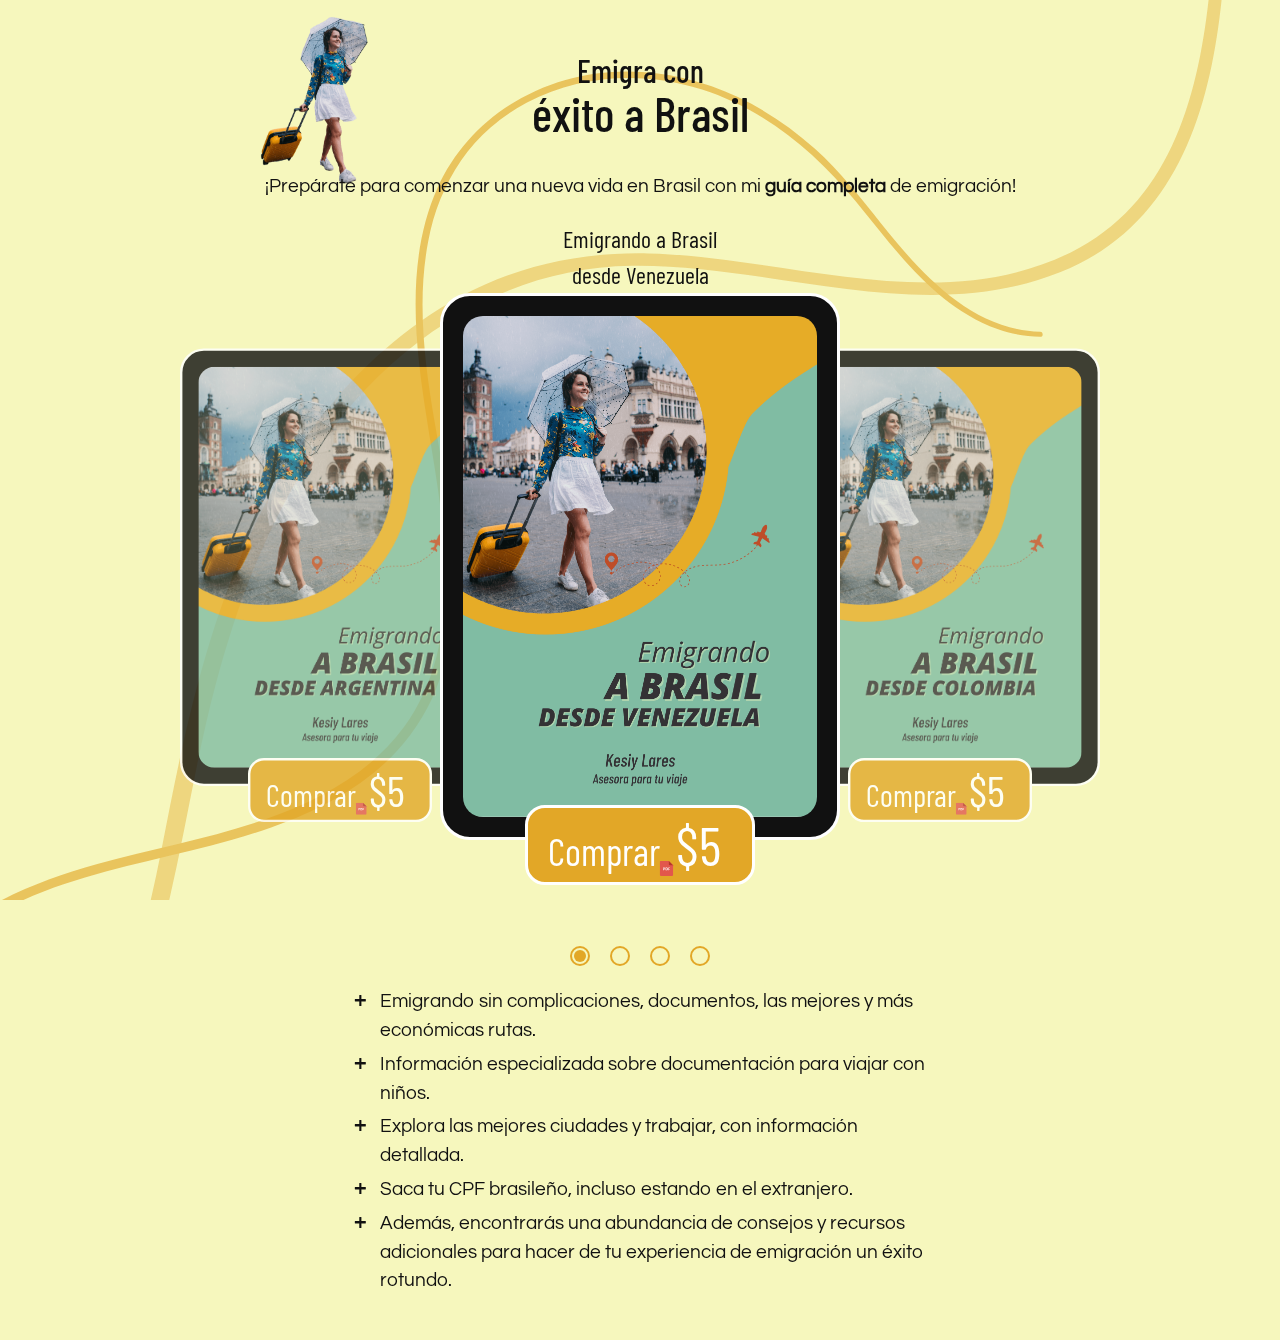
==== commit 61e23a09: "✨ Add carrousel and interactions" ====
--- a/index.html
+++ b/index.html
@@ -30,7 +30,7 @@
         de emigración!
       </p>
       <div class="cards-container">
-        <div class="card">
+        <div class="card card--center">
           <h2>
             Emigrando a Brasil<br/>desde Venezuela
           </h2>
@@ -81,7 +81,7 @@
             <span class="card-price">$5</span>
           </a>
         </div>
-        <div class="card">
+        <div class="card card--rigth">
           <h2>
             Emigrando a Brasil<br/>desde Colombia
           </h2>
@@ -183,7 +183,7 @@
             <span class="card-price">$5</span>
           </a>
         </div>
-        <div class="card">
+        <div class="card card--left">
           <h2>
             Emigrando a Brasil<br/>desde Argentina
           </h2>
@@ -235,15 +235,15 @@
           </a>
         </div>
       </div>
-      <!-- <div>
+      <div class="selectors-container">
         <input type="radio" id="radio-venezuela" name="book" value="1" checked>
-        <label for="radio-venezuela">a</label>
+        <label class="radio-label" for="radio-venezuela"></label>
         <input type="radio" id="radio-colombia" name="book" value="2">
-        <label for="radio-colombia">b</label>
+        <label class="radio-label" for="radio-colombia"></label>
         <input type="radio" id="radio-peru" name="book" value="3">
-        <label for="radio-peru">c</label>
+        <label class="radio-label" for="radio-peru"></label>
         <input type="radio" id="radio-argentina" name="book" value="4">
-        <label for="radio-argentina">d</label>
+        <label class="radio-label" for="radio-argentina"></label>
       </div>
       <ul>
         <li>
@@ -261,7 +261,8 @@
         <li>
           <p>Además, encontrarás una abundancia de consejos y recursos adicionales para hacer de tu experiencia de emigración un éxito rotundo.</p>
         </li>
-      </ul> -->
+      </ul>
     </main>
+    <script src="index.js" async></script>
   </body>
 </html>
--- a/styles.css
+++ b/styles.css
@@ -45,6 +45,7 @@
   display: grid;
   place-items: center;
   grid-template-columns: 100%;
+  overflow: hidden;
 }
 
 h1 {
@@ -67,7 +68,7 @@
 }
 
 ul {
-  max-width: 800px;
+  max-width: 600px;
   margin-inline: auto;
 	list-style: none;
 	margin-bottom: 0;
@@ -101,7 +102,7 @@
 }
 
 .background-image {
-  width: 100%;
+  width: 100vw;
   height: 100%;
   position: fixed;
   top: 0;
@@ -124,16 +125,16 @@
 }
 
 .cards-container {
+  width: 100%;
+  max-width: 490px;
+  height: 450px;
   margin-block: 25px;
-  display: flex;
-  flex-wrap: wrap;
-  justify-content: center;
-  gap: 10px;
-  z-index: 1;
+  position: relative;
 }
 
 .image-container {
-  width: 300px;
+  width: 240px;
+  margin: auto;
   padding: 10px;
   border-radius: 20px;
   border: 3px solid var(--white);
@@ -145,10 +146,10 @@
 }
 
 .link-button {
-  width: 180px;
-  height: 70px;
+  width: 150px;
+  height: 60px;
   display: block;
-  padding: 5px 15px;
+  padding: 8px 15px;
   background-color: var(--orange);
   border: 2px solid var(--white);
   border-radius: 20px;
@@ -170,27 +171,93 @@
   transition: 0.3s;
 }
 
+.card{
+  position: absolute;
+  opacity: 0;
+  top: 0;
+  left: 0;
+  right: 0;
+  margin: auto;
+  transform: scale(0.6);
+  transition: 0.4s ease-in;
+  z-index: 1;
+}
+
 .card h2 {
   text-align: center;
+  opacity: 0;
+  transition: 0.4s ease-in;
+}
+
+.card--left{
+  opacity: 0.8;
+  transform: scale(0.8) translate(-50%);
+  z-index: 2;
+  transition: 0.4s ease-in;
+}
+
+.card--right{
+  opacity: 0.8;
+  transform: scale(0.8)  translate(50%);
+  z-index: 2;
+  transition: 0.4s ease-in;
+}
+
+.card--center {
+  opacity: 1;
+  transform: scale(1) translate(0);
+  z-index: 3;
+  transition: 0.4s ease-in;
+}
+
+.card--center h2 {
+  opacity: 1;
+  transition: 0.4s ease-in;
 }
 
 .card-text {
-  font-size: 1.8rem;
+  font-size: 1.4rem;
 }
 
 .card-logo {
   display: inline-block;
-  width: 20px;
-  height: 20px;
+  width: 15px;
+  height: 15px;
   position: relative;
   bottom: -10px;
   left: -4px;
 }
 
 .card-price {
-  font-size: 3rem;
+  font-size: 2.2rem;
   line-height: 1;
   margin-left: -5px;
+}
+
+.selectors-container {
+  display: flex;
+  gap: 20px;
+}
+
+input[type="radio"] {
+  display: none;
+}
+
+.radio-label {
+  width: 20px;
+  height: 20px;
+  padding: 2px;
+  border: 2px solid var(--orange);
+  border-radius: 50%;
+}
+
+input[type="radio"]:checked + .radio-label::before{
+  content: "";
+  width: 100%;
+  height: 100%;
+  display: block;
+  background-color: var(--orange);
+  border-radius: 50%;
 }
 
 .main-checkout {
@@ -297,7 +364,9 @@
     font-size: 1.2rem;
   }
   .cards-container {
-    margin-block: 50px;
+    max-width: 750px;
+    height: 700px;
+    margin-top: 20px;
     gap: 40px;
   }
   .image-container {
